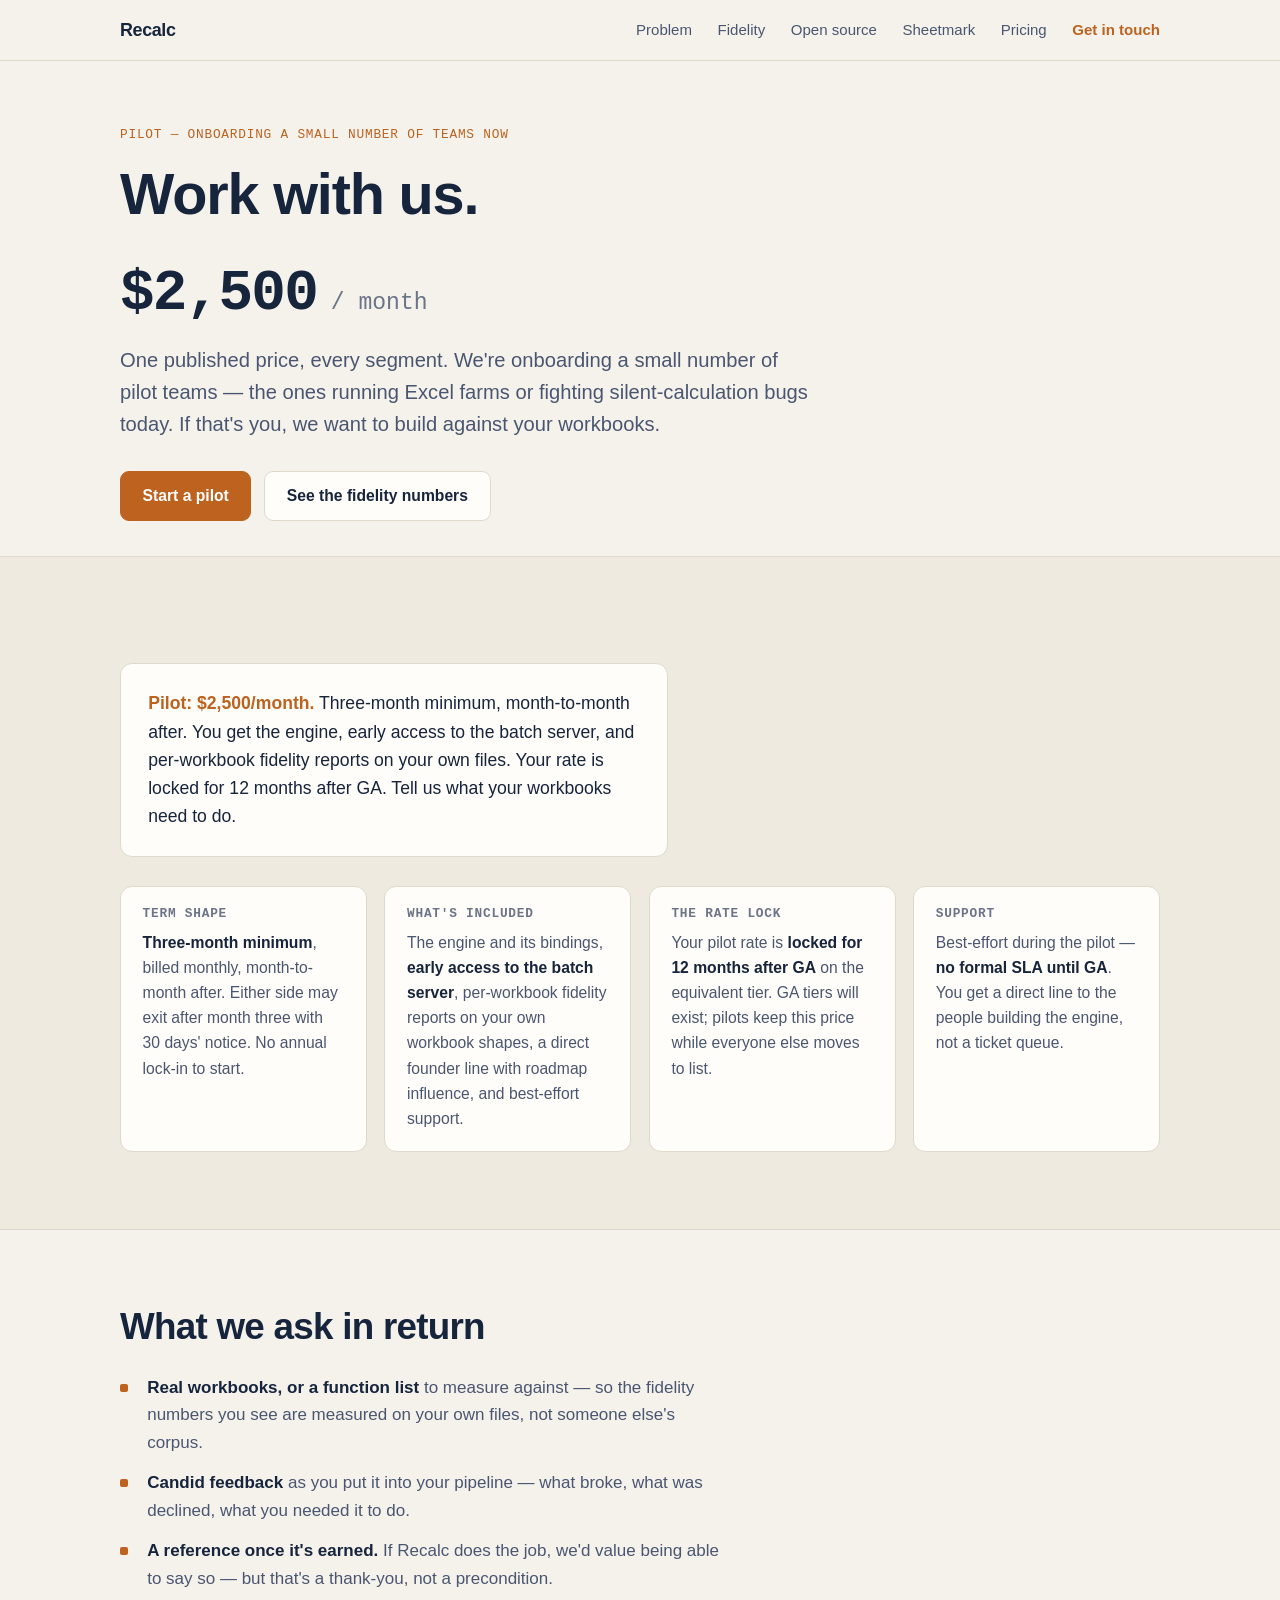
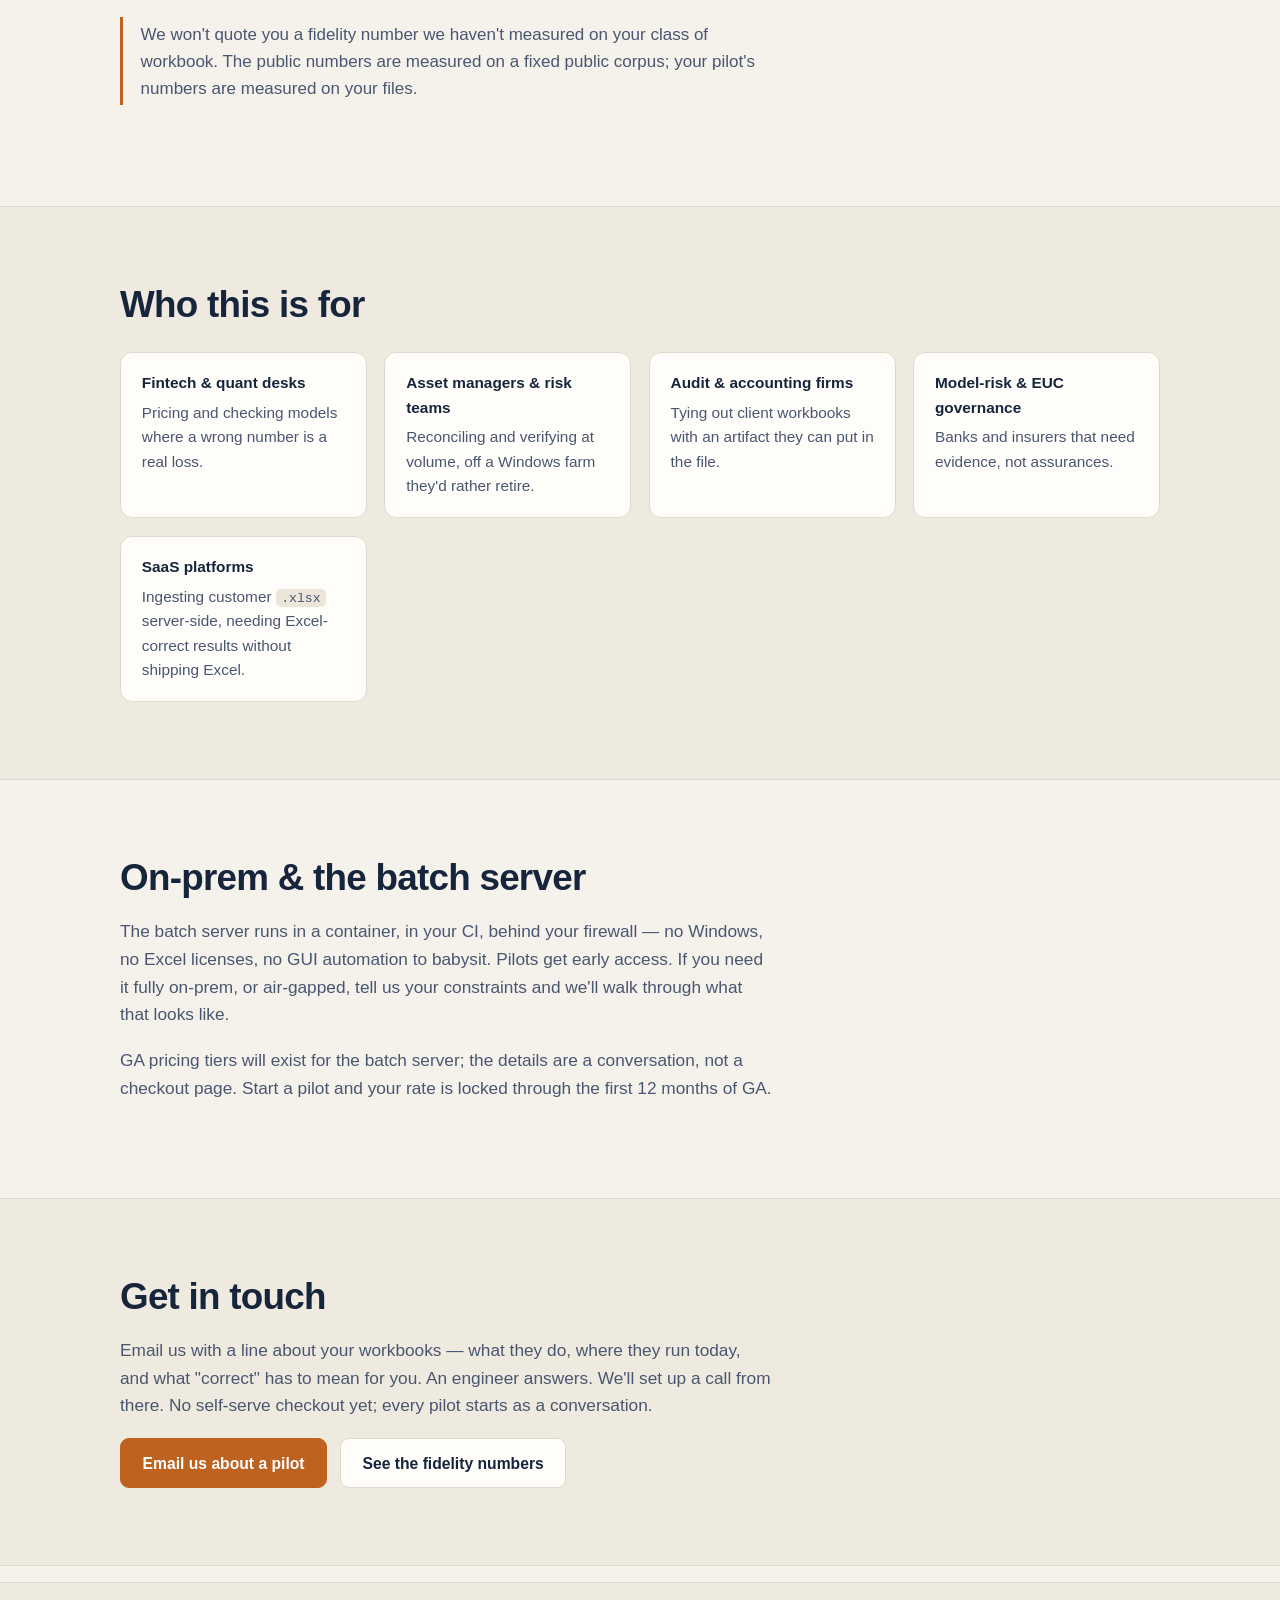
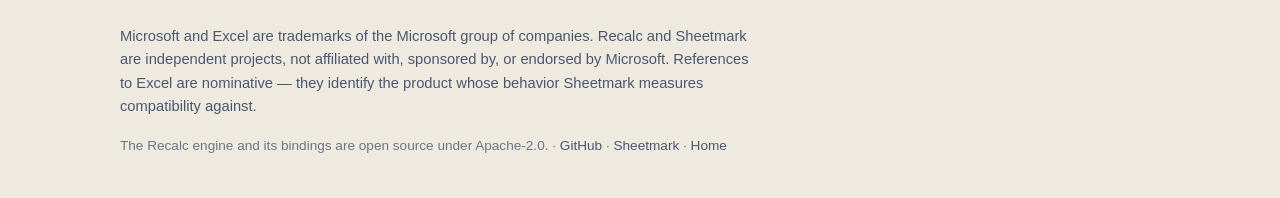
==== pricing.html @ 11c4cd22 "Recalc product site: landing page and pilot page Hand-written static site (index + pricing), self-co" ====
<!doctype html>
<html lang="en">
<head>
<meta charset="utf-8">
<meta name="viewport" content="width=device-width, initial-scale=1">
<title>Work with us — Recalc pilot</title>
<meta name="description" content="Recalc pilot: $2,500/month. Three-month minimum, month-to-month after. The engine, early access to the batch server, and per-workbook fidelity reports on your own files.">
<link rel="stylesheet" href="styles.css">
</head>
<body>

<header class="site">
  <div class="container bar">
    <a class="brand" href="index.html">Recalc</a>
    <nav class="nav">
      <a class="nav-hide" href="index.html#problem">Problem</a>
      <a href="index.html#fidelity">Fidelity</a>
      <a class="nav-hide" href="index.html#open-source">Open source</a>
      <a class="nav-hide" href="https://sheetmark.elektraset.com">Sheetmark</a>
      <a href="pricing.html">Pricing</a>
      <a class="nav-cta" href="#contact">Get in touch</a>
    </nav>
  </div>
</header>

<main id="top">

  <!-- ==================== PRICE HERO ==================== -->
  <section class="hero price-hero">
    <div class="container">
      <p class="eyebrow">Pilot — onboarding a small number of teams now</p>
      <h1>Work with us.</h1>
      <p class="price-tag">$2,500<span class="per"> / month</span></p>
      <p class="lede">
        One published price, every segment. We're onboarding a small number of pilot
        teams — the ones running Excel farms or fighting silent-calculation bugs today.
        If that's you, we want to build against your workbooks.
      </p>
      <div class="cta-row">
        <a class="btn primary" href="#contact">Start a pilot</a>
        <a class="btn" href="index.html#fidelity">See the fidelity numbers</a>
      </div>
    </div>
  </section>

  <!-- ==================== THE OFFER ==================== -->
  <section class="section band">
    <div class="container">
      <p class="price-block">
        <strong>Pilot: $2,500/month.</strong> Three-month minimum, month-to-month
        after. You get the engine, early access to the batch server, and per-workbook
        fidelity reports on your own files. Your rate is locked for 12 months after GA.
        Tell us what your workbooks need to do.
      </p>

      <div class="terms">
        <div class="term">
          <h3>Term shape</h3>
          <p>
            <strong>Three-month minimum</strong>, billed monthly, month-to-month after.
            Either side may exit after month three with 30 days' notice. No annual
            lock-in to start.
          </p>
        </div>
        <div class="term">
          <h3>What's included</h3>
          <p>
            The engine and its bindings, <strong>early access to the batch server</strong>,
            per-workbook fidelity reports on your own workbook shapes, a direct founder
            line with roadmap influence, and best-effort support.
          </p>
        </div>
        <div class="term">
          <h3>The rate lock</h3>
          <p>
            Your pilot rate is <strong>locked for 12 months after GA</strong> on the
            equivalent tier. GA tiers will exist; pilots keep this price while everyone
            else moves to list.
          </p>
        </div>
        <div class="term">
          <h3>Support</h3>
          <p>
            Best-effort during the pilot — <strong>no formal SLA until GA</strong>. You
            get a direct line to the people building the engine, not a ticket queue.
          </p>
        </div>
      </div>
    </div>
  </section>

  <!-- ==================== WHAT WE ASK ==================== -->
  <section class="section">
    <div class="container">
      <h2>What we ask in return</h2>
      <ul class="checklist">
        <li><strong>Real workbooks, or a function list</strong> to measure against — so
          the fidelity numbers you see are measured on your own files, not someone
          else's corpus.</li>
        <li><strong>Candid feedback</strong> as you put it into your pipeline — what
          broke, what was declined, what you needed it to do.</li>
        <li><strong>A reference once it's earned.</strong> If Recalc does the job, we'd
          value being able to say so — but that's a thank-you, not a precondition.</li>
      </ul>
      <p class="aside">
        We won't quote you a fidelity number we haven't measured on your class of
        workbook. The public numbers are measured on a fixed public corpus; your
        pilot's numbers are measured on your files.
      </p>
    </div>
  </section>

  <!-- ==================== WHO IT'S FOR ==================== -->
  <section class="section band">
    <div class="container">
      <h2>Who this is for</h2>
      <div class="who">
        <div><strong>Fintech &amp; quant desks</strong>Pricing and checking models where a wrong number is a real loss.</div>
        <div><strong>Asset managers &amp; risk teams</strong>Reconciling and verifying at volume, off a Windows farm they'd rather retire.</div>
        <div><strong>Audit &amp; accounting firms</strong>Tying out client workbooks with an artifact they can put in the file.</div>
        <div><strong>Model-risk &amp; EUC governance</strong>Banks and insurers that need evidence, not assurances.</div>
        <div><strong>SaaS platforms</strong>Ingesting customer <code>.xlsx</code> server-side, needing Excel-correct results without shipping Excel.</div>
      </div>
    </div>
  </section>

  <!-- ==================== ON-PREM ==================== -->
  <section class="section" id="onprem">
    <div class="container">
      <h2>On-prem &amp; the batch server</h2>
      <p class="section-lede">
        The batch server runs in a container, in your CI, behind your firewall — no
        Windows, no Excel licenses, no GUI automation to babysit. Pilots get early
        access. If you need it fully on-prem, or air-gapped, tell us your constraints
        and we'll walk through what that looks like.
      </p>
      <p class="section-lede">
        GA pricing tiers will exist for the batch server; the details are a conversation,
        not a checkout page. Start a pilot and your rate is locked through the first 12
        months of GA.
      </p>
    </div>
  </section>

  <!-- ==================== CONTACT ==================== -->
  <section class="section band" id="contact">
    <div class="container">
      <h2>Get in touch</h2>
      <p class="section-lede">
        Email us with a line about your workbooks — what they do, where they run today,
        and what "correct" has to mean for you. An engineer answers. We'll set up a call
        from there. No self-serve checkout yet; every pilot starts as a conversation.
      </p>
      <div class="cta-row">
        <a class="btn primary" href="mailto:pavel@elektraset.com?subject=Recalc%20pilot">Email us about a pilot</a>
        <a class="btn" href="index.html#fidelity">See the fidelity numbers</a>
      </div>
    </div>
  </section>

</main>

<footer class="site-foot">
  <div class="container">
    <p class="trademark">
      Microsoft and Excel are trademarks of the Microsoft group of companies. Recalc
      and Sheetmark are independent projects, not affiliated with, sponsored by, or
      endorsed by Microsoft. References to Excel are nominative — they identify the
      product whose behavior Sheetmark measures compatibility against.
    </p>
    <p class="foot-meta">
      The Recalc engine and its bindings are open source under Apache-2.0. ·
      <a href="https://github.com/recalc-engine/recalc-engine">GitHub</a> ·
      <a href="https://sheetmark.elektraset.com">Sheetmark</a> ·
      <a href="index.html">Home</a>
    </p>
  </div>
</footer>

</body>
</html>
---- styles.css ----
/* Recalc — static product site styles. Ink navy + one warm accent.
   Shares the visual system of the Sheetmark site so the two properties
   read as one family. Hand-written, self-contained, light + dark. */

:root {
  color-scheme: light dark;

  --bg:        #f5f2ec;
  --bg-elev:   #fffdf9;
  --bg-band:   #efeadf;
  --ink:       #16243c;
  --ink-soft:  #4a5670;
  --ink-faint: #6b7488;
  --line:      #e0d9cb;
  --line-soft: #ece6da;
  --accent:    #bd621f;
  --accent-in: #ffffff;
  --matched:   #1f3a63;
  --declined:  #c9a86a;
  --mismatch:  #c2551b;
  --code-bg:   #ece6da;
  --term-bg:   #14202f;
  --term-ink:  #e9edf4;
  --term-dim:  #7f93ad;
  --term-accent: #e6913f;

  --maxw: 70rem;
  --radius: 12px;
  --mono: ui-monospace, "SF Mono", "SFMono-Regular", "Menlo", "Consolas", monospace;
  --sans: -apple-system, BlinkMacSystemFont, "Segoe UI", Roboto, Helvetica, Arial, sans-serif;
}

@media (prefers-color-scheme: dark) {
  :root {
    --bg:        #0a1420;
    --bg-elev:   #101d2e;
    --bg-band:   #0d1826;
    --ink:       #e9edf4;
    --ink-soft:  #a3b2c8;
    --ink-faint: #79879d;
    --line:      #1e2d43;
    --line-soft: #182437;
    --accent:    #e6913f;
    --accent-in: #10131a;
    --matched:   #4f7bb8;
    --declined:  #b99a5d;
    --mismatch:  #e06a2c;
    --code-bg:   #17263a;
    --term-bg:   #0c1826;
    --term-ink:  #e9edf4;
    --term-dim:  #6b7d96;
    --term-accent: #e6913f;
  }
}

* { box-sizing: border-box; }

html { -webkit-text-size-adjust: 100%; }

body {
  margin: 0;
  background: var(--bg);
  color: var(--ink);
  font-family: var(--sans);
  font-size: 17px;
  line-height: 1.6;
  -webkit-font-smoothing: antialiased;
  text-rendering: optimizeLegibility;
}

.container {
  width: 100%;
  max-width: var(--maxw);
  margin-inline: auto;
  padding-inline: clamp(1.1rem, 4vw, 2.5rem);
}

a { color: var(--accent); text-decoration: none; }
a:hover { text-decoration: underline; text-underline-offset: 3px; }

code {
  font-family: var(--mono);
  font-size: 0.86em;
  background: var(--code-bg);
  padding: 0.12em 0.4em;
  border-radius: 5px;
  white-space: nowrap;
}

h1, h2, h3 { line-height: 1.15; letter-spacing: -0.02em; font-weight: 650; }

/* ---------- Header ---------- */

.site {
  position: sticky;
  top: 0;
  z-index: 10;
  background: color-mix(in srgb, var(--bg) 86%, transparent);
  backdrop-filter: saturate(1.4) blur(10px);
  border-bottom: 1px solid var(--line);
}
.bar {
  display: flex;
  align-items: center;
  justify-content: space-between;
  min-height: 60px;
  gap: 1rem;
}
.brand {
  color: var(--ink);
  font-weight: 680;
  letter-spacing: -0.02em;
  font-size: 1.12rem;
}
.brand:hover { text-decoration: none; }
.nav { display: flex; gap: clamp(0.7rem, 2.4vw, 1.6rem); font-size: 0.94rem; align-items: center; }
.nav a { color: var(--ink-soft); white-space: nowrap; }
.nav a:hover { color: var(--accent); text-decoration: none; }
.nav a.nav-cta {
  color: var(--accent);
  font-weight: 600;
}
.nav-hide { }
@media (max-width: 720px) {
  .nav-hide { display: none; }
}

/* ---------- Hero ---------- */

.hero { padding-block: clamp(3rem, 8vw, 5.5rem) clamp(2rem, 5vw, 3.5rem); }
.eyebrow {
  font-family: var(--mono);
  font-size: 0.8rem;
  letter-spacing: 0.06em;
  text-transform: uppercase;
  color: var(--accent);
  margin: 0 0 1rem;
}
.hero h1 {
  font-size: clamp(2.05rem, 6vw, 3.6rem);
  margin: 0 0 1.3rem;
  max-width: 20ch;
}
.hero h1 .hl { color: var(--matched); }
@media (prefers-color-scheme: dark) { .hero h1 .hl { color: var(--accent); } }

.lede {
  font-size: clamp(1.05rem, 2.2vw, 1.26rem);
  color: var(--ink-soft);
  max-width: 62ch;
  margin: 0 0 1.9rem;
}
.lede em { color: var(--ink); font-style: normal; font-weight: 600; }

.cta-row { display: flex; flex-wrap: wrap; gap: 0.8rem; align-items: center; }
.btn {
  display: inline-block;
  padding: 0.72rem 1.35rem;
  border-radius: 9px;
  border: 1px solid var(--line);
  font-weight: 600;
  font-size: 0.98rem;
  color: var(--ink);
  background: var(--bg-elev);
  transition: transform 0.06s ease, border-color 0.15s ease;
}
.btn:hover { text-decoration: none; border-color: var(--accent); transform: translateY(-1px); }
.btn.primary { background: var(--accent); color: var(--accent-in); border-color: var(--accent); }
.btn.primary:hover { filter: brightness(1.05); }

/* Hero grid figure — the same cell-grid motif as Sheetmark */
.grid-figure { margin-top: clamp(2.2rem, 6vw, 3.6rem); max-width: 560px; }
.grid-figure .cell rect { stroke: var(--line-soft); stroke-width: 1; }
.cell.matched  rect { fill: color-mix(in srgb, var(--matched) 20%, var(--bg-elev)); }
.cell.declined rect { fill: color-mix(in srgb, var(--declined) 40%, var(--bg-elev)); }
.cell.mismatch rect { fill: var(--mismatch); }
.grid-legend {
  list-style: none;
  display: flex;
  flex-wrap: wrap;
  gap: 0.5rem 1.4rem;
  padding: 0;
  margin: 1.1rem 0 0;
  font-size: 0.85rem;
  color: var(--ink-soft);
}
.grid-legend li { display: inline-flex; align-items: center; gap: 0.5rem; }
.swatch { width: 13px; height: 13px; border-radius: 3px; display: inline-block; }
.swatch.matched  { background: color-mix(in srgb, var(--matched) 55%, var(--bg-elev)); }
.swatch.declined { background: var(--declined); }
.swatch.mismatch { background: var(--mismatch); }

/* ---------- Sections ---------- */

.section { padding-block: clamp(2.8rem, 7vw, 4.8rem); }
.section h2 {
  font-size: clamp(1.6rem, 3.6vw, 2.3rem);
  margin: 0 0 1.2rem;
  max-width: 24ch;
}
.band {
  background: var(--bg-band);
  border-block: 1px solid var(--line);
}

.section-lede {
  font-size: 1.08rem;
  color: var(--ink-soft);
  max-width: 68ch;
  margin: 0 0 1.15rem;
}
.section-lede strong { color: var(--ink); }
.section-lede em { color: var(--ink); font-style: normal; font-weight: 600; }
.provenance {
  font-family: var(--mono);
  font-size: 0.82rem;
  color: var(--ink-faint);
  margin: -0.4rem 0 1.4rem;
  line-height: 1.7;
}

/* Two-option problem cards */
.options {
  display: grid;
  grid-template-columns: repeat(auto-fit, minmax(260px, 1fr));
  gap: 1.1rem;
  margin-top: 1.8rem;
}
.option {
  background: var(--bg-elev);
  border: 1px solid var(--line);
  border-radius: var(--radius);
  padding: 1.4rem 1.4rem;
}
.option h3 { font-size: 1.1rem; margin: 0 0 0.6rem; }
.option p { margin: 0; color: var(--ink-soft); font-size: 0.98rem; }
.option .verdict {
  display: inline-block;
  margin-bottom: 0.8rem;
  font-family: var(--mono);
  font-size: 0.72rem;
  letter-spacing: 0.06em;
  text-transform: uppercase;
  color: var(--mismatch);
}

/* Pillars + cards */
.pillars, .cards {
  display: grid;
  grid-template-columns: repeat(auto-fit, minmax(230px, 1fr));
  gap: 1.1rem;
  margin-top: 1.8rem;
}
.pillar, .card {
  background: var(--bg-elev);
  border: 1px solid var(--line);
  border-radius: var(--radius);
  padding: 1.3rem 1.35rem;
}
.pillar h3, .card h3 {
  font-size: 1.06rem;
  margin: 0 0 0.55rem;
}
.card h3 { color: var(--accent); font-family: var(--mono); font-size: 0.82rem; letter-spacing: 0.08em; text-transform: uppercase; }
.pillar p, .card p { margin: 0; color: var(--ink-soft); font-size: 0.98rem; }

/* Pull-quote */
.pullquote {
  border-left: 3px solid var(--accent);
  padding: 0.4rem 0 0.4rem 1.3rem;
  margin: 1.8rem 0;
  font-size: 1.15rem;
  color: var(--ink);
  max-width: 64ch;
}
.pullquote strong { color: var(--accent); }

/* ---------- Funnel ---------- */

.funnel { margin: 1.8rem 0 1.6rem; }
.funnel-bar {
  display: flex;
  height: 58px;
  border-radius: 10px;
  overflow: hidden;
  border: 1px solid var(--line);
  background: var(--bg-elev);
}
.seg {
  display: flex;
  align-items: center;
  justify-content: flex-start;
  padding-left: 0.8rem;
  min-width: 0;
  color: #fff;
  font-family: var(--mono);
  font-size: 0.9rem;
  font-weight: 600;
  overflow: hidden;
}
.seg.matched  { background: var(--matched); }
.seg.declined { background: var(--declined); color: #2a1e07; }
.seg.mismatch { background: var(--mismatch); }
.seg-label { white-space: nowrap; }

.buckets {
  display: grid;
  grid-template-columns: repeat(auto-fit, minmax(210px, 1fr));
  gap: 1.1rem;
  margin-bottom: 2.2rem;
}
.bucket {
  background: var(--bg-elev);
  border: 1px solid var(--line);
  border-left-width: 4px;
  border-radius: var(--radius);
  padding: 1.2rem 1.3rem;
}
.bucket.matched  { border-left-color: var(--matched); }
.bucket.declined { border-left-color: var(--declined); }
.bucket.mismatch { border-left-color: var(--mismatch); }
.bucket-tag {
  font-size: 0.8rem; letter-spacing: 0.06em; text-transform: uppercase;
  color: var(--ink-faint); margin: 0 0 0.5rem; font-family: var(--mono);
}
.bucket-num {
  font-family: var(--mono);
  font-size: clamp(1.7rem, 4vw, 2.15rem);
  font-weight: 600;
  letter-spacing: -0.02em;
  margin: 0;
  color: var(--ink);
}
.bucket-sub { margin: 0.1rem 0 0.7rem; font-size: 0.86rem; color: var(--ink-soft); font-family: var(--mono); }
.bucket-note { margin: 0; font-size: 0.92rem; color: var(--ink-soft); }

/* ---------- Tables ---------- */

.table-scroll { overflow-x: auto; margin: 1.6rem 0; -webkit-overflow-scrolling: touch; }
table.data {
  width: 100%;
  border-collapse: collapse;
  min-width: 34rem;
  background: var(--bg-elev);
  border: 1px solid var(--line);
  border-radius: var(--radius);
  overflow: hidden;
}
table.data th, table.data td { padding: 0.85rem 1.1rem; text-align: left; vertical-align: top; }
table.data thead th {
  font-family: var(--mono);
  font-size: 0.74rem;
  letter-spacing: 0.08em;
  text-transform: uppercase;
  color: var(--ink-faint);
  background: color-mix(in srgb, var(--ink) 5%, transparent);
  border-bottom: 1px solid var(--line);
  font-weight: 600;
}
table.data thead th:not(:first-child) { text-align: right; }
table.data tbody tr + tr th, table.data tbody tr + tr td { border-top: 1px solid var(--line-soft); }
table.data tbody th[scope="row"] { font-weight: 600; color: var(--ink); max-width: 26rem; }
table.data tbody td {
  font-family: var(--mono);
  text-align: right;
  font-variant-numeric: tabular-nums;
  white-space: nowrap;
  color: var(--ink-soft);
}
table.data td.big { color: var(--ink); font-size: 1.12rem; font-weight: 600; }
.th-sub { display: block; font-weight: 400; font-size: 0.86rem; color: var(--ink-faint); margin-top: 0.15rem; }
.th-sub code { font-size: 0.8em; }

.notes { margin: 0.5rem 0 1.4rem; padding-left: 1.1rem; color: var(--ink-soft); }
.notes li { margin-bottom: 0.5rem; }
.notes strong { color: var(--ink); }

.aside {
  border-left: 3px solid var(--accent);
  padding: 0.2rem 0 0.2rem 1.1rem;
  margin: 1.5rem 0;
  color: var(--ink-soft);
  max-width: 70ch;
}
.aside em { color: var(--ink); font-style: normal; font-weight: 600; }

.doc-links { margin-top: 1.8rem; color: var(--ink-soft); font-size: 1.02rem; }

/* ---------- How it works: steps ---------- */

.steps {
  display: grid;
  grid-template-columns: repeat(auto-fit, minmax(230px, 1fr));
  gap: 1.1rem;
  margin-top: 1.8rem;
  counter-reset: step;
}
.step {
  background: var(--bg-elev);
  border: 1px solid var(--line);
  border-radius: var(--radius);
  padding: 1.3rem 1.35rem;
  position: relative;
}
.step h3 { font-size: 1.05rem; margin: 0 0 0.5rem; display: flex; align-items: baseline; gap: 0.6rem; }
.step .step-n {
  font-family: var(--mono);
  font-size: 0.9rem;
  color: var(--accent);
  font-weight: 700;
}
.step p { margin: 0; color: var(--ink-soft); font-size: 0.96rem; }

/* ---------- Install / terminal blocks ---------- */

.install {
  background: var(--term-bg);
  border: 1px solid var(--line);
  border-radius: var(--radius);
  padding: 1.15rem 1.3rem;
  margin: 1.6rem 0;
  overflow-x: auto;
  -webkit-overflow-scrolling: touch;
}
.install pre {
  margin: 0;
  font-family: var(--mono);
  font-size: 0.9rem;
  line-height: 1.75;
  color: var(--term-ink);
  white-space: pre;
}
.install .prompt { color: var(--term-accent); user-select: none; }
.install .comment { color: var(--term-dim); }
.install code { background: none; padding: 0; white-space: pre; font-size: inherit; color: inherit; }

.bindings {
  display: grid;
  grid-template-columns: repeat(auto-fit, minmax(220px, 1fr));
  gap: 1.1rem;
  margin-top: 1.6rem;
}
.binding {
  background: var(--bg-elev);
  border: 1px solid var(--line);
  border-radius: var(--radius);
  padding: 1.2rem 1.3rem;
}
.binding h3 {
  font-family: var(--mono);
  font-size: 0.82rem;
  letter-spacing: 0.08em;
  text-transform: uppercase;
  color: var(--accent);
  margin: 0 0 0.5rem;
}
.binding p { margin: 0 0 0.7rem; color: var(--ink-soft); font-size: 0.95rem; }
.binding .cmd {
  font-family: var(--mono);
  font-size: 0.84rem;
  color: var(--ink);
  background: var(--code-bg);
  padding: 0.4rem 0.6rem;
  border-radius: 6px;
  display: block;
  overflow-x: auto;
  white-space: nowrap;
}

/* ---------- Pricing / terms ---------- */

.price-hero {
  padding-block: clamp(2.6rem, 7vw, 4rem) clamp(1.4rem, 4vw, 2.2rem);
}
.price-tag {
  font-family: var(--mono);
  font-size: clamp(2.4rem, 7vw, 3.6rem);
  font-weight: 650;
  letter-spacing: -0.03em;
  color: var(--ink);
  margin: 0.4rem 0 0.2rem;
}
.price-tag .per { font-size: 0.4em; color: var(--ink-faint); font-weight: 500; letter-spacing: 0; }
.price-block {
  background: var(--bg-elev);
  border: 1px solid var(--line);
  border-radius: var(--radius);
  padding: 1.6rem 1.7rem;
  margin: 1.8rem 0;
  max-width: 56ch;
  font-size: 1.1rem;
  color: var(--ink);
}
.price-block strong { color: var(--accent); }

.terms {
  display: grid;
  grid-template-columns: repeat(auto-fit, minmax(240px, 1fr));
  gap: 1.1rem;
  margin-top: 1.8rem;
}
.term {
  background: var(--bg-elev);
  border: 1px solid var(--line);
  border-radius: var(--radius);
  padding: 1.25rem 1.35rem;
}
.term h3 {
  font-size: 0.8rem;
  letter-spacing: 0.06em;
  text-transform: uppercase;
  font-family: var(--mono);
  color: var(--ink-faint);
  margin: 0 0 0.55rem;
}
.term p { margin: 0; color: var(--ink-soft); font-size: 0.98rem; }
.term p strong { color: var(--ink); }

.checklist { list-style: none; padding: 0; margin: 1.6rem 0; max-width: 64ch; }
.checklist li {
  position: relative;
  padding-left: 1.7rem;
  margin-bottom: 0.85rem;
  color: var(--ink-soft);
}
.checklist li::before {
  content: "";
  position: absolute;
  left: 0;
  top: 0.55em;
  width: 8px;
  height: 8px;
  border-radius: 2px;
  background: var(--accent);
}
.checklist li strong { color: var(--ink); }

.who {
  display: grid;
  grid-template-columns: repeat(auto-fit, minmax(240px, 1fr));
  gap: 1.1rem;
  margin-top: 1.6rem;
}
.who div {
  background: var(--bg-elev);
  border: 1px solid var(--line);
  border-radius: var(--radius);
  padding: 1.15rem 1.3rem;
  color: var(--ink-soft);
  font-size: 0.96rem;
}
.who strong { color: var(--ink); display: block; margin-bottom: 0.3rem; }

/* ---------- FAQ ---------- */

.faq { margin-top: 1.6rem; border-top: 1px solid var(--line); }
.faq details { border-bottom: 1px solid var(--line); }
.faq summary {
  cursor: pointer;
  list-style: none;
  padding: 1.1rem 2.2rem 1.1rem 0;
  position: relative;
  font-weight: 600;
  font-size: 1.05rem;
  color: var(--ink);
}
.faq summary::-webkit-details-marker { display: none; }
.faq summary::after {
  content: "+";
  position: absolute;
  right: 0.2rem;
  top: 50%;
  transform: translateY(-50%);
  font-family: var(--mono);
  font-size: 1.4rem;
  color: var(--accent);
  line-height: 1;
}
.faq details[open] summary::after { content: "−"; }
.faq details p {
  margin: 0 0 1.2rem;
  color: var(--ink-soft);
  max-width: 72ch;
}
.faq details p:last-child { margin-bottom: 1.2rem; }

/* ---------- Final CTA ---------- */

.final-cta { text-align: left; }
.final-cta h2 { max-width: 22ch; }

/* ---------- Footer ---------- */

.site-foot {
  border-top: 1px solid var(--line);
  background: var(--bg-band);
  padding-block: 2.6rem;
  margin-top: 1rem;
}
.trademark {
  color: var(--ink-soft);
  font-size: 0.92rem;
  max-width: 78ch;
  margin: 0 0 1rem;
}
.foot-meta {
  color: var(--ink-faint);
  font-size: 0.85rem;
  margin: 0;
}
.foot-meta a { color: var(--ink-soft); }

/* ---------- Responsive ---------- */

@media (max-width: 620px) {
  body { font-size: 16px; }
  .nav { gap: 0.9rem; font-size: 0.88rem; }
  .brand { font-size: 1rem; }
  .seg { font-size: 0.8rem; padding-left: 0.5rem; }
  .seg.mismatch { min-width: 4px; }
}

@media (prefers-reduced-motion: no-preference) {
  html { scroll-behavior: smooth; }
}
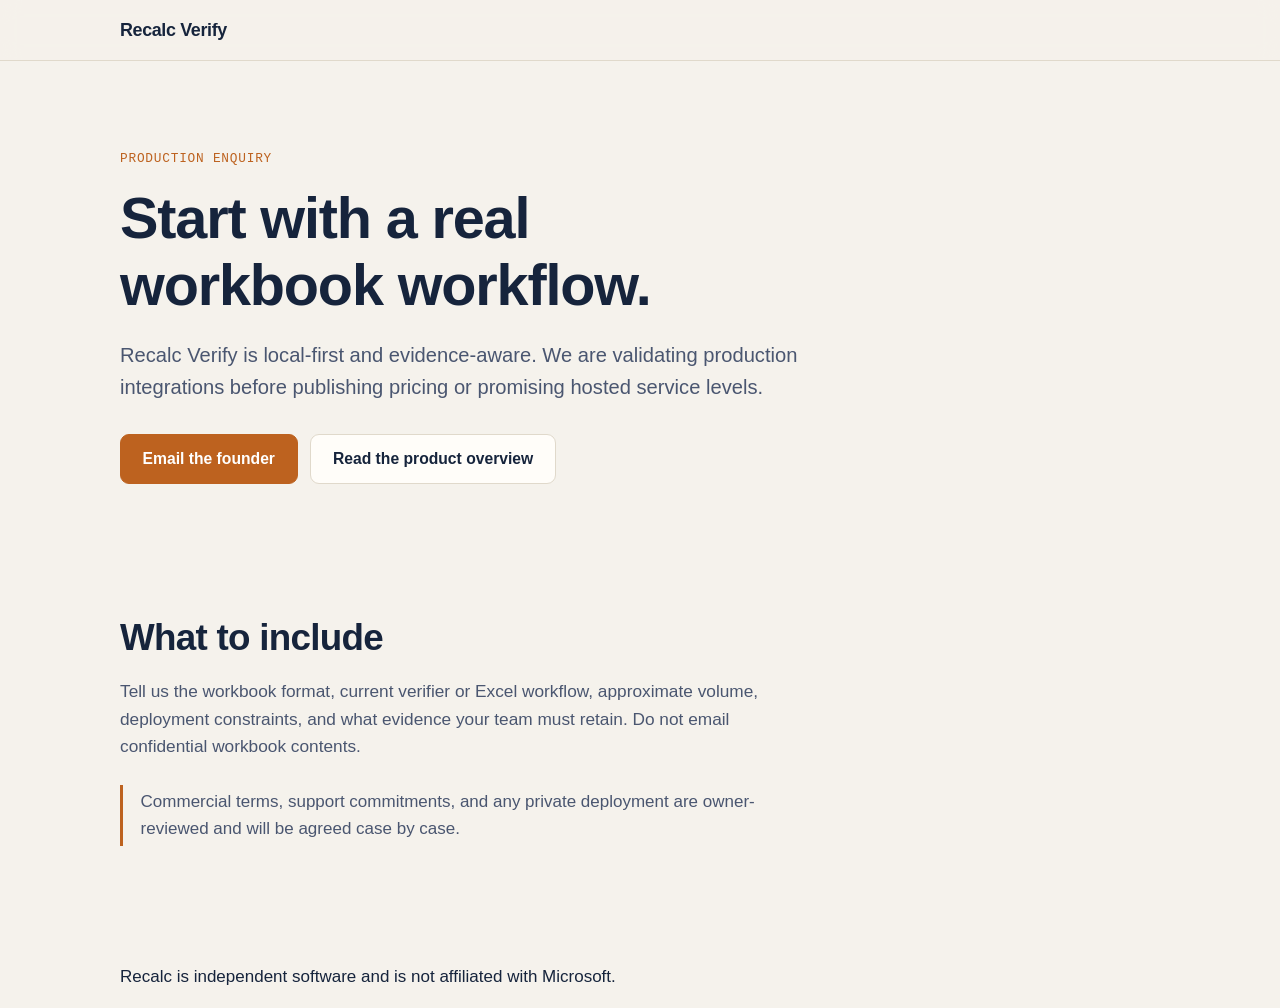
==== commit 8e467edd: "site: launch truthful local Verify landing surface" ====
--- a/pricing.html
+++ b/pricing.html
@@ -1,181 +1 @@
-<!doctype html>
-<html lang="en">
-<head>
-<meta charset="utf-8">
-<meta name="viewport" content="width=device-width, initial-scale=1">
-<title>Work with us — Recalc pilot</title>
-<meta name="description" content="Recalc pilot: $2,500/month. Three-month minimum, month-to-month after. The engine, early access to the batch server, and per-workbook fidelity reports on your own files.">
-<link rel="stylesheet" href="styles.css">
-</head>
-<body>
-
-<header class="site">
-  <div class="container bar">
-    <a class="brand" href="index.html">Recalc</a>
-    <nav class="nav">
-      <a class="nav-hide" href="index.html#problem">Problem</a>
-      <a href="index.html#fidelity">Fidelity</a>
-      <a class="nav-hide" href="index.html#open-source">Open source</a>
-      <a class="nav-hide" href="https://sheetmark.elektraset.com">Sheetmark</a>
-      <a href="pricing.html">Pricing</a>
-      <a class="nav-cta" href="#contact">Get in touch</a>
-    </nav>
-  </div>
-</header>
-
-<main id="top">
-
-  <!-- ==================== PRICE HERO ==================== -->
-  <section class="hero price-hero">
-    <div class="container">
-      <p class="eyebrow">Pilot — onboarding a small number of teams now</p>
-      <h1>Work with us.</h1>
-      <p class="price-tag">$2,500<span class="per"> / month</span></p>
-      <p class="lede">
-        One published price, every segment. We're onboarding a small number of pilot
-        teams — the ones running Excel farms or fighting silent-calculation bugs today.
-        If that's you, we want to build against your workbooks.
-      </p>
-      <div class="cta-row">
-        <a class="btn primary" href="#contact">Start a pilot</a>
-        <a class="btn" href="index.html#fidelity">See the fidelity numbers</a>
-      </div>
-    </div>
-  </section>
-
-  <!-- ==================== THE OFFER ==================== -->
-  <section class="section band">
-    <div class="container">
-      <p class="price-block">
-        <strong>Pilot: $2,500/month.</strong> Three-month minimum, month-to-month
-        after. You get the engine, early access to the batch server, and per-workbook
-        fidelity reports on your own files. Your rate is locked for 12 months after GA.
-        Tell us what your workbooks need to do.
-      </p>
-
-      <div class="terms">
-        <div class="term">
-          <h3>Term shape</h3>
-          <p>
-            <strong>Three-month minimum</strong>, billed monthly, month-to-month after.
-            Either side may exit after month three with 30 days' notice. No annual
-            lock-in to start.
-          </p>
-        </div>
-        <div class="term">
-          <h3>What's included</h3>
-          <p>
-            The engine and its bindings, <strong>early access to the batch server</strong>,
-            per-workbook fidelity reports on your own workbook shapes, a direct founder
-            line with roadmap influence, and best-effort support.
-          </p>
-        </div>
-        <div class="term">
-          <h3>The rate lock</h3>
-          <p>
-            Your pilot rate is <strong>locked for 12 months after GA</strong> on the
-            equivalent tier. GA tiers will exist; pilots keep this price while everyone
-            else moves to list.
-          </p>
-        </div>
-        <div class="term">
-          <h3>Support</h3>
-          <p>
-            Best-effort during the pilot — <strong>no formal SLA until GA</strong>. You
-            get a direct line to the people building the engine, not a ticket queue.
-          </p>
-        </div>
-      </div>
-    </div>
-  </section>
-
-  <!-- ==================== WHAT WE ASK ==================== -->
-  <section class="section">
-    <div class="container">
-      <h2>What we ask in return</h2>
-      <ul class="checklist">
-        <li><strong>Real workbooks, or a function list</strong> to measure against — so
-          the fidelity numbers you see are measured on your own files, not someone
-          else's corpus.</li>
-        <li><strong>Candid feedback</strong> as you put it into your pipeline — what
-          broke, what was declined, what you needed it to do.</li>
-        <li><strong>A reference once it's earned.</strong> If Recalc does the job, we'd
-          value being able to say so — but that's a thank-you, not a precondition.</li>
-      </ul>
-      <p class="aside">
-        We won't quote you a fidelity number we haven't measured on your class of
-        workbook. The public numbers are measured on a fixed public corpus; your
-        pilot's numbers are measured on your files.
-      </p>
-    </div>
-  </section>
-
-  <!-- ==================== WHO IT'S FOR ==================== -->
-  <section class="section band">
-    <div class="container">
-      <h2>Who this is for</h2>
-      <div class="who">
-        <div><strong>Fintech &amp; quant desks</strong>Pricing and checking models where a wrong number is a real loss.</div>
-        <div><strong>Asset managers &amp; risk teams</strong>Reconciling and verifying at volume, off a Windows farm they'd rather retire.</div>
-        <div><strong>Audit &amp; accounting firms</strong>Tying out client workbooks with an artifact they can put in the file.</div>
-        <div><strong>Model-risk &amp; EUC governance</strong>Banks and insurers that need evidence, not assurances.</div>
-        <div><strong>SaaS platforms</strong>Ingesting customer <code>.xlsx</code> server-side, needing Excel-correct results without shipping Excel.</div>
-      </div>
-    </div>
-  </section>
-
-  <!-- ==================== ON-PREM ==================== -->
-  <section class="section" id="onprem">
-    <div class="container">
-      <h2>On-prem &amp; the batch server</h2>
-      <p class="section-lede">
-        The batch server runs in a container, in your CI, behind your firewall — no
-        Windows, no Excel licenses, no GUI automation to babysit. Pilots get early
-        access. If you need it fully on-prem, or air-gapped, tell us your constraints
-        and we'll walk through what that looks like.
-      </p>
-      <p class="section-lede">
-        GA pricing tiers will exist for the batch server; the details are a conversation,
-        not a checkout page. Start a pilot and your rate is locked through the first 12
-        months of GA.
-      </p>
-    </div>
-  </section>
-
-  <!-- ==================== CONTACT ==================== -->
-  <section class="section band" id="contact">
-    <div class="container">
-      <h2>Get in touch</h2>
-      <p class="section-lede">
-        Email us with a line about your workbooks — what they do, where they run today,
-        and what "correct" has to mean for you. An engineer answers. We'll set up a call
-        from there. No self-serve checkout yet; every pilot starts as a conversation.
-      </p>
-      <div class="cta-row">
-        <a class="btn primary" href="mailto:pavel@elektraset.com?subject=Recalc%20pilot">Email us about a pilot</a>
-        <a class="btn" href="index.html#fidelity">See the fidelity numbers</a>
-      </div>
-    </div>
-  </section>
-
-</main>
-
-<footer class="site-foot">
-  <div class="container">
-    <p class="trademark">
-      Microsoft and Excel are trademarks of the Microsoft group of companies. Recalc
-      and Sheetmark are independent projects, not affiliated with, sponsored by, or
-      endorsed by Microsoft. References to Excel are nominative — they identify the
-      product whose behavior Sheetmark measures compatibility against.
-    </p>
-    <p class="foot-meta">
-      The Recalc engine and its bindings are open source under Apache-2.0. ·
-      <a href="https://github.com/recalc-engine/recalc-engine">GitHub</a> ·
-      <a href="https://sheetmark.elektraset.com">Sheetmark</a> ·
-      <a href="index.html">Home</a>
-    </p>
-  </div>
-</footer>
-
-</body>
-</html>
+<!doctype html><html lang="en"><head><meta charset="utf-8"><meta name="viewport" content="width=device-width, initial-scale=1"><title>Recalc Verify — production enquiry</title><meta name="description" content="Talk with the Recalc team about production spreadsheet verification."><link rel="stylesheet" href="styles.css"></head><body><header class="site"><div class="container bar"><a class="brand" href="index.html">Recalc Verify</a></div></header><main><section class="hero"><div class="container"><p class="eyebrow">Production enquiry</p><h1>Start with a real workbook workflow.</h1><p class="lede">Recalc Verify is local-first and evidence-aware. We are validating production integrations before publishing pricing or promising hosted service levels.</p><div class="cta-row"><a class="btn primary" href="mailto:info@recalc.tech?subject=Recalc%20Verify%20production%20enquiry">Email the founder</a><a class="btn" href="index.html">Read the product overview</a></div></div></section><section class="section"><div class="container"><h2>What to include</h2><p class="section-lede">Tell us the workbook format, current verifier or Excel workflow, approximate volume, deployment constraints, and what evidence your team must retain. Do not email confidential workbook contents.</p><p class="aside">Commercial terms, support commitments, and any private deployment are owner-reviewed and will be agreed case by case.</p></div></section></main><footer class="footer"><div class="container"><p>Recalc is independent software and is not affiliated with Microsoft.</p></div></footer></body></html>
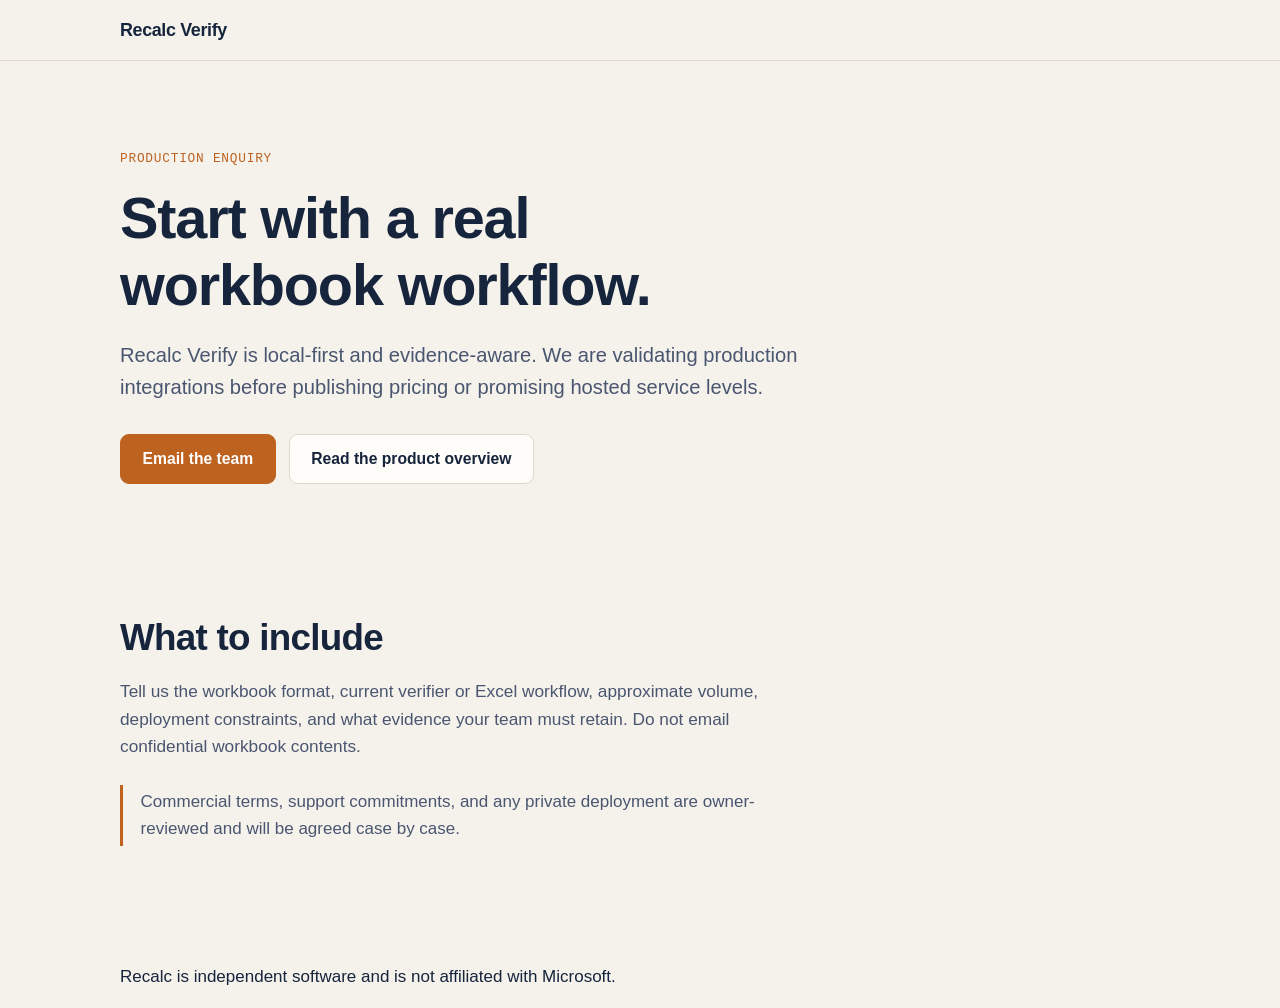
==== commit c8709170: "Update site contacts to recalc.tech" ====
--- a/pricing.html
+++ b/pricing.html
@@ -1 +1 @@
-<!doctype html><html lang="en"><head><meta charset="utf-8"><meta name="viewport" content="width=device-width, initial-scale=1"><title>Recalc Verify — production enquiry</title><meta name="description" content="Talk with the Recalc team about production spreadsheet verification."><link rel="stylesheet" href="styles.css"></head><body><header class="site"><div class="container bar"><a class="brand" href="index.html">Recalc Verify</a></div></header><main><section class="hero"><div class="container"><p class="eyebrow">Production enquiry</p><h1>Start with a real workbook workflow.</h1><p class="lede">Recalc Verify is local-first and evidence-aware. We are validating production integrations before publishing pricing or promising hosted service levels.</p><div class="cta-row"><a class="btn primary" href="mailto:info@recalc.tech?subject=Recalc%20Verify%20production%20enquiry">Email the founder</a><a class="btn" href="index.html">Read the product overview</a></div></div></section><section class="section"><div class="container"><h2>What to include</h2><p class="section-lede">Tell us the workbook format, current verifier or Excel workflow, approximate volume, deployment constraints, and what evidence your team must retain. Do not email confidential workbook contents.</p><p class="aside">Commercial terms, support commitments, and any private deployment are owner-reviewed and will be agreed case by case.</p></div></section></main><footer class="footer"><div class="container"><p>Recalc is independent software and is not affiliated with Microsoft.</p></div></footer></body></html>
+<!doctype html><html lang="en"><head><meta charset="utf-8"><meta name="viewport" content="width=device-width, initial-scale=1"><title>Recalc Verify — production enquiry</title><meta name="description" content="Talk with the Recalc team about production spreadsheet verification."><link rel="stylesheet" href="styles.css"></head><body><header class="site"><div class="container bar"><a class="brand" href="index.html">Recalc Verify</a></div></header><main><section class="hero"><div class="container"><p class="eyebrow">Production enquiry</p><h1>Start with a real workbook workflow.</h1><p class="lede">Recalc Verify is local-first and evidence-aware. We are validating production integrations before publishing pricing or promising hosted service levels.</p><div class="cta-row"><a class="btn primary" href="mailto:info@recalc.tech?subject=Recalc%20Verify%20production%20enquiry">Email the team</a><a class="btn" href="index.html">Read the product overview</a></div></div></section><section class="section"><div class="container"><h2>What to include</h2><p class="section-lede">Tell us the workbook format, current verifier or Excel workflow, approximate volume, deployment constraints, and what evidence your team must retain. Do not email confidential workbook contents.</p><p class="aside">Commercial terms, support commitments, and any private deployment are owner-reviewed and will be agreed case by case.</p></div></section></main><footer class="footer"><div class="container"><p>Recalc is independent software and is not affiliated with Microsoft.</p></div></footer></body></html>
